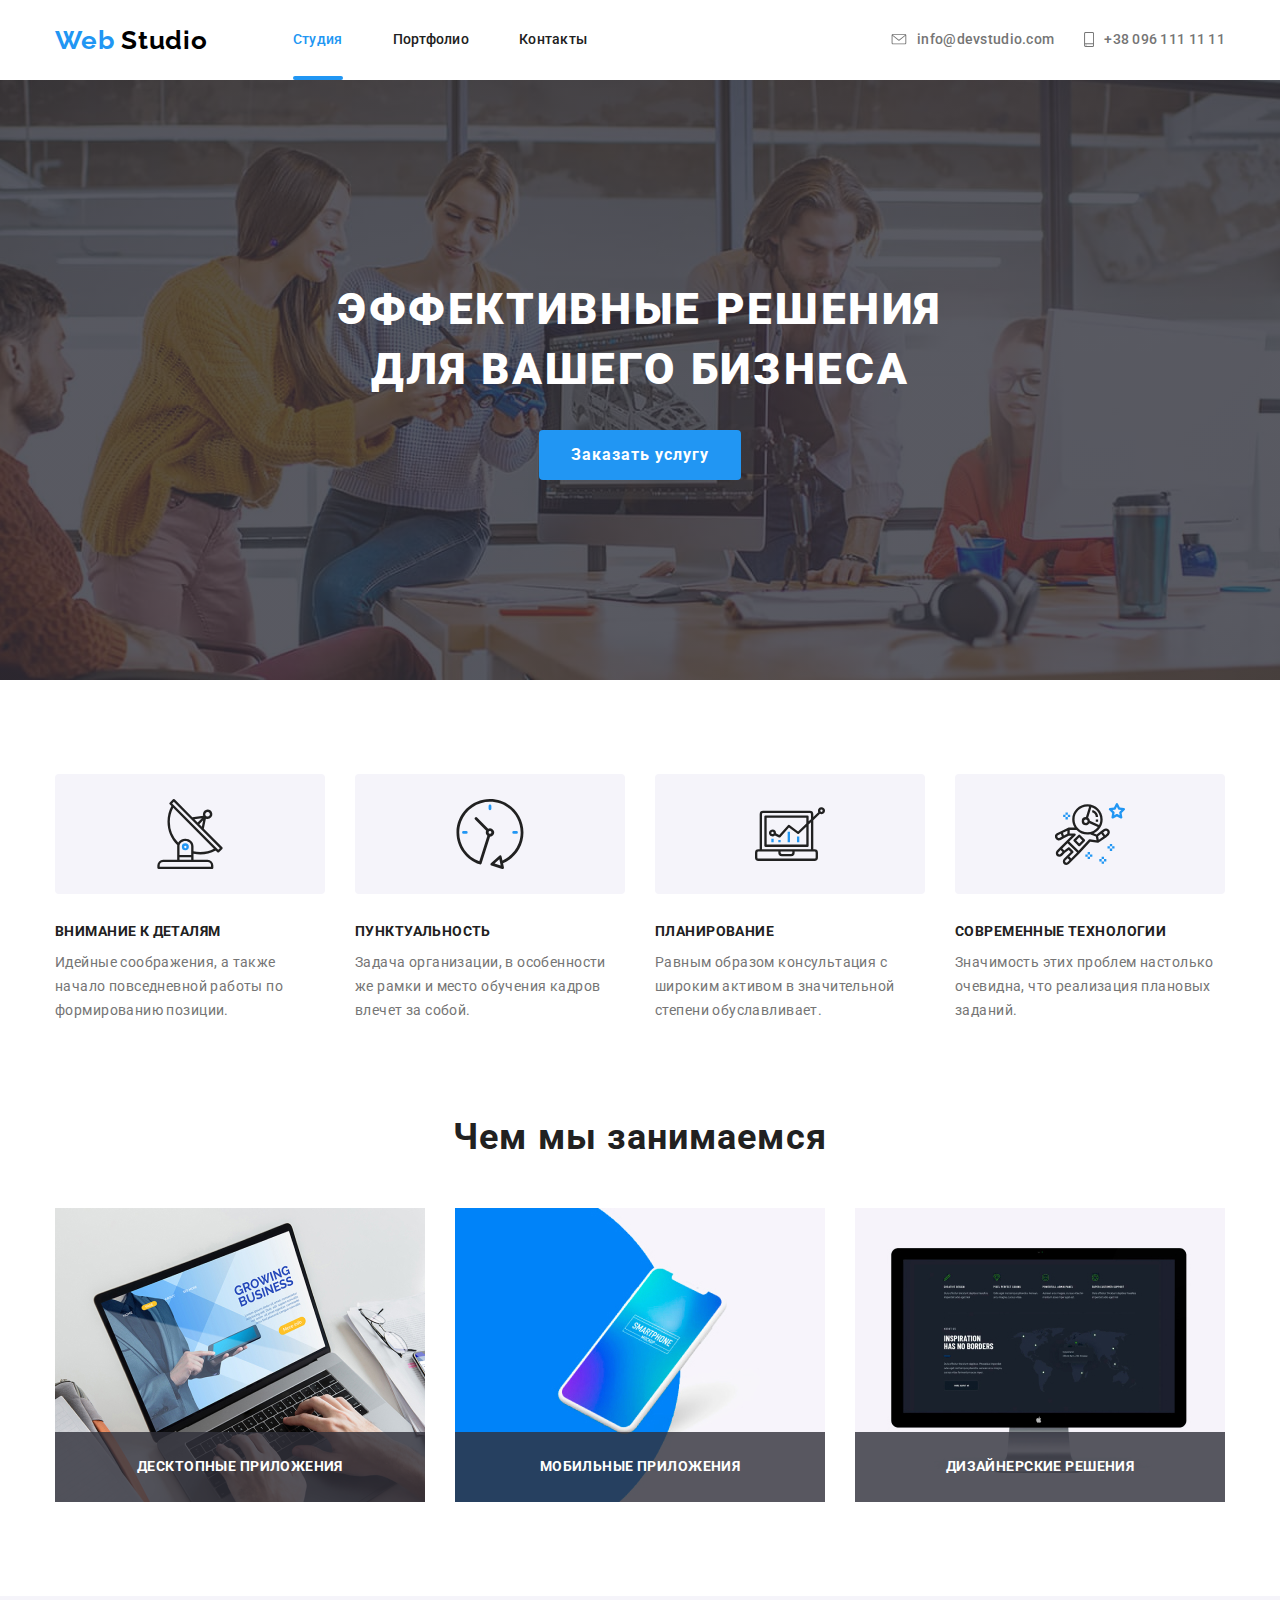
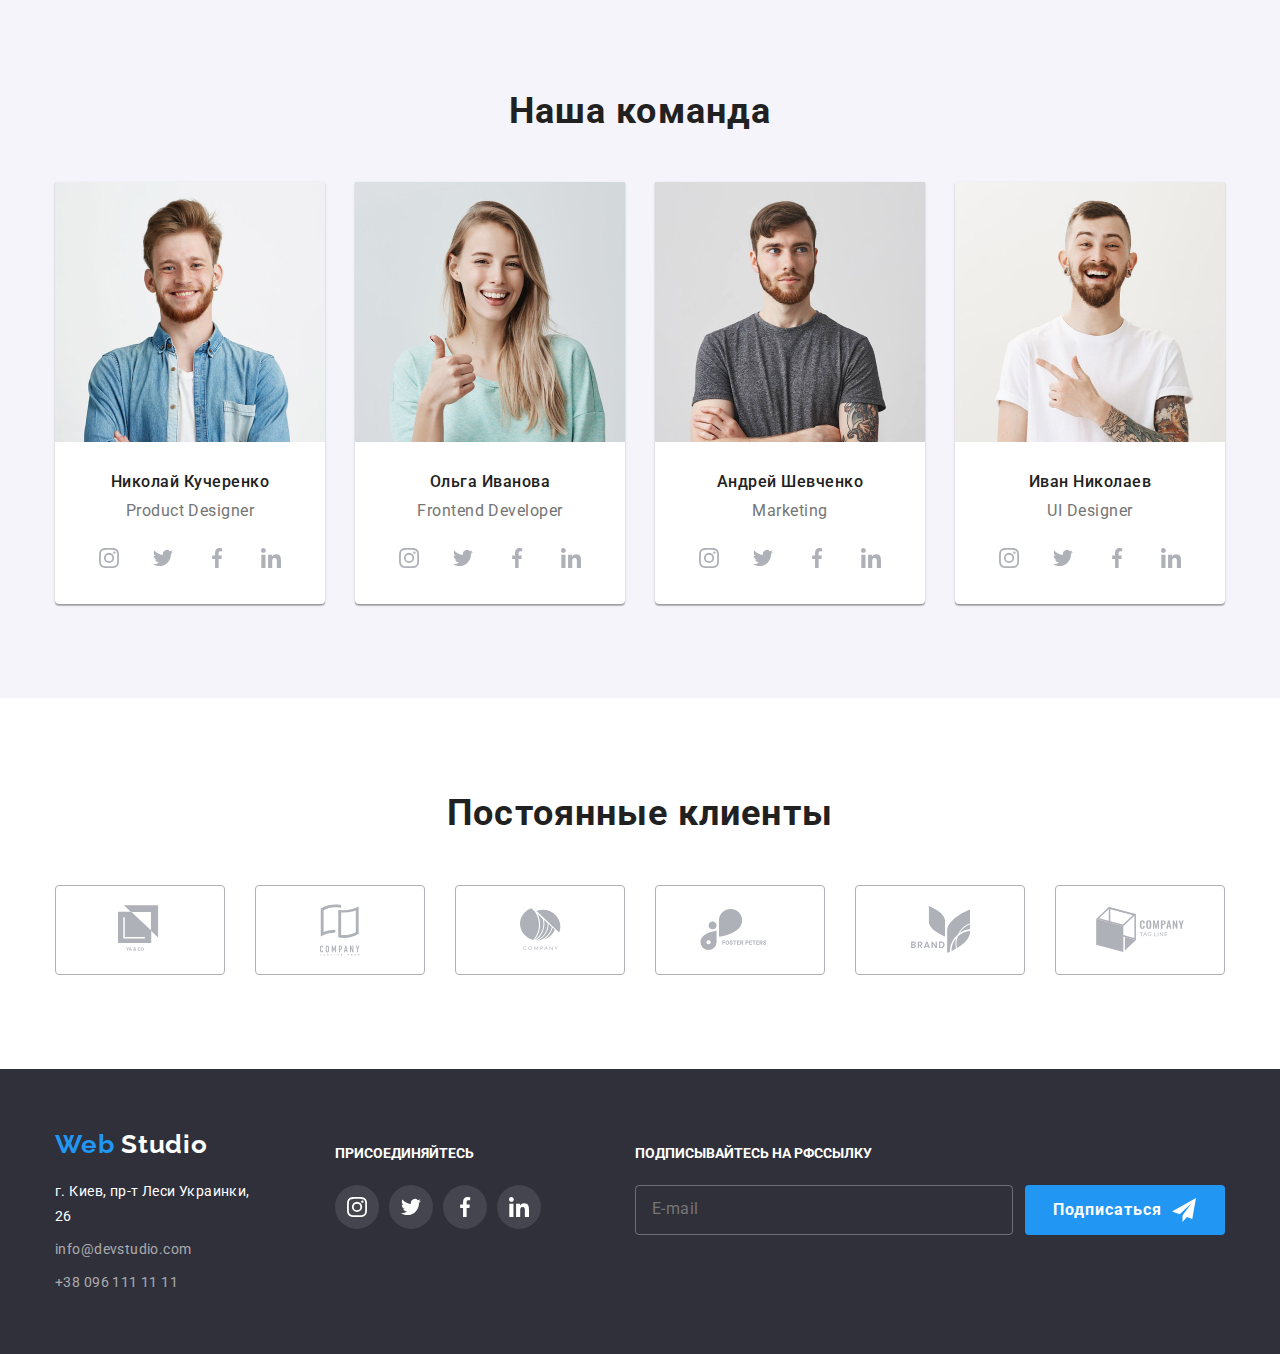
==== index.html @ b8ab1135 "Start" ====
<!DOCTYPE html>
<html lang="ru">

<head>
    <meta charset="UTF-8">
    <meta name="viewport" content="width=device-width, initial-scale=1.0">
    <title>Web Studio</title>
    <link href="https://fonts.googleapis.com/css2?family=Raleway:wght@700&family=Roboto:wght@400;500;700;900&display=swap" rel="stylesheet">
    <link rel="stylesheet" href="./css/normalize.css">
    <link rel="stylesheet" href="./css/styles.css">

</head>

<body>
    <!--ШАПКА САЙТА-->
    <header class="header">
        <div class="container">
            <nav class="navigation">
                <a class="logo link" href="./index.html" aria-label="Логотип" lang="en"><span class="logo-accent">Web </span>Studio</a>
                <ul class="navigation-list list">
                    <li class="navigation-list-item">
                        <a class="navigation-list-link link active-page" href="./index.html">Студия</a>
                    </li>
                    <li class="navigation-list-item">
                        <a class="navigation-list-link link" href="./portfolio.html">Портфолио</a>
                    </li>
                    <li class="navigation-list-item">
                        <a class="navigation-list-link link" href="">Контакты</a>
                    </li>
                </ul>
            </nav>
            <address class="header-address">
                <ul class="header-address-list list">
                    <li>
                        <a class="header-mail link" href="mailto:info@devstudio.com" lang="en">
                            <svg class="header-mail-icon">
                                <use href="./images/sprite.svg#icon-envelope"></use>
                            </svg>
                            info@devstudio.com
                        </a>
                    </li>
                    <li>
                        <a class="header-tel link" href="tel:+380961111111">
                            <svg class="header-tel-icon">
                                <use href="./images/sprite.svg#icon-smartphone"></use>
                            </svg>
                            +38 096 111 11 11
                        </a>
                    </li>
                </ul>
            </address>
        </div>
    </header>
    <main>
        <!--Cекция HERO-->
        <section class="hero">
            <div class="container">
                <h1 class="hero-titel">ЭФФЕКТИВНЫЕ РЕШЕНИЯ<br />ДЛЯ ВАШЕГО БИЗНЕСА</h1>
                <button data-modal-open type="button" class="button order">Заказать услугу</button>
            </div>
        </section>
        <!--Секция ОСОБЕННОСТИ-->
        <section class="features">
            <div class="container">
             <h2 hidden>Особенности</h2>
                <ul class="features-list list ">
                    <li class="features-list-item">
                        
                        <div class="features-list-item-box">
                            <svg class="features-list-item-img">
                                <use href="./images/sprite.svg#icon-antena"></use>
                            </svg>
                            <!-- <img class="features-list-item-img" src="./images/features/antena.svg" alt="Изображение спутниковой антены"> -->
                        </div>
                        
                        <h3 class="subtitel-dark">Внимание к деталям</h3>
                        <p class="description">Идейные соображения, а также начало повседневной работы по формированию позиции.
                        </p>
                    </li>
                    <li class="features-list-item">
                        <div class="features-list-item-box">
                            <svg class="features-list-item-img">
                                <use href="./images/sprite.svg#icon-clock"></use>
                            </svg>
                        </div>
                        <!-- <div class="features-list-item-box">
                            <img class="features-list-item-img" src="./images/features/clock.svg" alt="Изображение часов">
                        </div> -->
                        
                        <h3 class="subtitel-dark">Пунктуальность</h3>
                        <p class="description">Задача организации, в особенности же рамки и место обучения кадров влечет за
                            собой.</p>
                    </li>
                    <li class="features-list-item">
                        <div class="features-list-item-box">
                            <svg class="features-list-item-img">
                                <use href="./images/sprite.svg#icon-diagram"></use>
                            </svg>
                        </div>
                        <!-- <div class="features-list-item-box">
                            <img class="features-list-item-img"  src="./images/features/diagram.svg" alt="Изображение диаграммы">
                        </div> -->
                        
                        <h3 class="subtitel-dark">Планирование</h3>
                        <p class="description">Равным образом консультация с широким активом в значительной степени
                            обуславливает.</p>
                    </li>
                    <li class="features-list-item">
                        <div class="features-list-item-box">
                            <svg class="features-list-item-img">
                                <use href="./images/sprite.svg#icon-astronaut"></use>
                            </svg>
                        </div>
                        
                        <!-- <div class="features-list-item-box">
                            <img class="features-list-item-img" src="./images/features/astronaut.svg" alt="Изображение астронавта">
                        </div> -->
                        
                        <h3 class="subtitel-dark">Современные технологии</h3>
                        <p class="description">Значимость этих проблем настолько очевидна, что реализация плановых заданий.</p>
                    </li>
                </ul>
            </div>
        </section>
        <!--Секция ЧЕМ МЫ ЗАНИМАЕМСЯ-->
        <section class="we-do section">
            
            <div class="container">
                <h2 class="titel">Чем мы занимаемся</h2>
                <ul class="we-do-list list">
                    <li class="we-do-list-item">
                        <img class="we-do-list-item-img" src="./images/whatwedo/laptop.jpg" alt="Изображение лептопа" width="370" height="294">
                        <a class="we-do-list-link link" href="">
                            <h3 class="we-do-list-titel">Десктопные приложения</h3>
                        </a>
                    </li>
                    <li class="we-do-list-item">
                        <img class="we-do-list-item-img" src="./images/whatwedo/mobile.jpg" alt="Изображение мобильного телефона" width="370" height="294">
                        <a class="we-do-list-link link" href="">
                            <h3 class="we-do-list-titel">Мобильные приложения</h3>
                        </a>
                    </li>
                    <li class="we-do-list-item">
                        <img class="we-do-list-item-img" src="./images/whatwedo/monitor.jpg" alt="Изображение монитора" width="370" height="294">
                        <a class="we-do-list-link link" href="">
                            <h3 class="we-do-list-titel">Дизайнерские решения</h3>
                        </a>
                    </li>
                </ul>
            </div>
        </section>
        <!--Секция НАША КОМАНДА-->
        <section class="team section">
            
            <div class="container">
                <h2 class="titel">Наша команда</h2>
                <ul class="team-list list">
                    <li class="team-list-item">
                        <img class="team-list-item-img" src="./images/team/nicolayKucherenko.jpg" alt="Фото Николая Кучеренко" width="270" height="260">
                        <h3 class="team-list-item-name">Николай Кучеренко</h3>
                        <p class="team-list-item-position" lang="en">Product Designer</p>
                        <ul class="social-links list">
                            <li class="social-links-item">
                                <a class="social-links-item-link link" href="" aria-label="Ссылка Инстаграм">
                                    <svg class="social-link-item-logo">
                                        <use href="./images/sprite.svg#icon-logo-instagram"></use>
                                    </svg>
                                    <!-- <img src="./images/logo-instagram.svg" alt="Иконка Инстаграм"> -->
                                </a>
                            </li>
                            <li class="social-links-item">
                                <a class="social-links-item-link link" href="" aria-label="Ссылка Твиттер">
                                    <svg class="social-link-item-logo">
                                        <use href="./images/sprite.svg#icon-logo-twitter"></use>
                                    </svg>
                                    <!-- <img src="./images/logo-twitter.svg" alt="Иконка Твиттер"> -->
                                </a>
                            </li>
                            <li class="social-links-item">
                                <a class="social-links-item-link link" href="" aria-label="Ссылка Фейсбук">
                                    <svg class="social-link-item-logo">
                                        <use href="./images/sprite.svg#icon-logo-facebook"></use>
                                    </svg>
                                    <!-- <img src="./images/logo-facebook.svg" alt="Иконка Фейсбук"> -->
                                </a>
                            </li>
                            <li class="social-links-item">
                                <a class="social-links-item-link link" href="" aria-label="Ссылка Линкедын">
                                    <svg class="social-link-item-logo">
                                        <use href="./images/sprite.svg#icon-logo-linkedin"></use>
                                    </svg>
                                    <!-- <img src="./images/logo-linkedin.svg" alt="Иконка Линкедын"> -->
                                </a>
                            </li>
                        </ul>
                    </li>
                    <li class="team-list-item">
                        <img class="team-list-item-img" src="./images/team/olgaIvanova.jpg" alt="Фото Ольги Иванова" width="270">
                        <h3 class="team-list-item-name">Ольга Иванова</h3>
                        <p class="team-list-item-position" lang="en">Frontend Developer</p>
                        <ul class="social-links list">
                            <li class="social-links-item">
                                <a class="social-links-item-link link" href="" aria-label="Ссылка Инстаграм">
                                    <svg class="social-link-item-logo">
                                        <use href="./images/sprite.svg#icon-logo-instagram"></use>
                                    </svg>
                                    <!-- <img src="./images/logo-instagram.svg" alt="Иконка Инстаграм"> -->
                                </a>
                            </li>
                            <li class="social-links-item">
                                <a class="social-links-item-link link" href="" aria-label="Ссылка Твиттер">
                                    <svg class="social-link-item-logo">
                                        <use href="./images/sprite.svg#icon-logo-twitter"></use>
                                    </svg>
                                    <!-- <img src="./images/logo-twitter.svg" alt="Иконка Твиттер"> -->
                                </a>
                            </li>
                            <li class="social-links-item">
                                <a class="social-links-item-link link" href="" aria-label="Ссылка Фейсбук">
                                    <svg class="social-link-item-logo">
                                        <use href="./images/sprite.svg#icon-logo-facebook"></use>
                                    </svg>
                                    <!-- <img src="./images/logo-facebook.svg" alt="Иконка Фейсбук"> -->
                                </a>
                            </li>
                            <li class="social-links-item">
                                <a class="social-links-item-link link" href="" aria-label="Ссылка Линкедын">
                                    <svg class="social-link-item-logo">
                                        <use href="./images/sprite.svg#icon-logo-linkedin"></use>
                                    </svg>
                                    <!-- <img src="./images/logo-linkedin.svg" alt="Иконка Линкедын"> -->
                                </a>
                            </li>
                        </ul>
                    </li>
                    <li class="team-list-item">
                        <img class="team-list-item-img" src="./images/team/andreyShevchenko.jpg" alt="Фото Андрея Шевченко" width="270" height="260">
                        <h3 class="team-list-item-name">Андрей Шевченко</h3>
                        <p class="team-list-item-position" lang="en">Marketing</p>
                        <ul class="social-links list">
                            <li class="social-links-item">
                                <a class="social-links-item-link link" href="" aria-label="Ссылка Инстаграм">
                                    <svg class="social-link-item-logo">
                                        <use href="./images/sprite.svg#icon-logo-instagram"></use>
                                    </svg>
                                    <!-- <img src="./images/logo-instagram.svg" alt="Иконка Инстаграм"> -->
                                </a>
                            </li>
                            <li class="social-links-item">
                                <a class="social-links-item-link link" href="" aria-label="Ссылка Твиттер">
                                    <svg class="social-link-item-logo">
                                        <use href="./images/sprite.svg#icon-logo-twitter"></use>
                                    </svg>
                                    <!-- <img src="./images/logo-twitter.svg" alt="Иконка Твиттер"> -->
                                </a>
                            </li>
                            <li class="social-links-item">
                                <a class="social-links-item-link link" href="" aria-label="Ссылка Фейсбук">
                                    <svg class="social-link-item-logo">
                                        <use href="./images/sprite.svg#icon-logo-facebook"></use>
                                    </svg>
                                    <!-- <img src="./images/logo-facebook.svg" alt="Иконка Фейсбук"> -->
                                </a>
                            </li>
                            <li class="social-links-item">
                                <a class="social-links-item-link link" href="" aria-label="Ссылка Линкедын">
                                    <svg class="social-link-item-logo">
                                        <use href="./images/sprite.svg#icon-logo-linkedin"></use>
                                    </svg>
                                    <!-- <img src="./images/logo-linkedin.svg" alt="Иконка Линкедын"> -->
                                </a>
                            </li>
                        </ul>
                    </li>
                    <li class="team-list-item">
                        <img class="team-list-item-img" src="./images/team/ivanNikolaev.jpg" alt="Фото Ивана Николаева" width="270" height="260">
                        <h3 class="team-list-item-name">Иван Николаев</h3>
                        <p class="team-list-item-position" lang="en">UI Designer</p>
                        <ul class="social-links list">
                            <li class="social-links-item">
                                <a class="social-links-item-link link" href="" aria-label="Ссылка Инстаграм">
                                    <svg class="social-link-item-logo">
                                        <use href="./images/sprite.svg#icon-logo-instagram"></use>
                                    </svg>
                                    <!-- <img src="./images/logo-instagram.svg" alt="Иконка Инстаграм"> -->
                                </a>
                            </li>
                            <li class="social-links-item">
                                <a class="social-links-item-link link" href="" aria-label="Ссылка Твиттер">
                                    <svg class="social-link-item-logo">
                                        <use href="./images/sprite.svg#icon-logo-twitter"></use>
                                    </svg>
                                    <!-- <img src="./images/logo-twitter.svg" alt="Иконка Твиттер"> -->
                                </a>
                            </li>
                            <li class="social-links-item">
                                <a class="social-links-item-link link" href="" aria-label="Ссылка Фейсбук">
                                    <svg class="social-link-item-logo">
                                        <use href="./images/sprite.svg#icon-logo-facebook"></use>
                                    </svg>
                                    <!-- <img src="./images/logo-facebook.svg" alt="Иконка Фейсбук"> -->
                                </a>
                            </li>
                            <li class="social-links-item">
                                <a class="social-links-item-link link" href="" aria-label="Ссылка Линкедын">
                                    <svg class="social-link-item-logo">
                                        <use href="./images/sprite.svg#icon-logo-linkedin"></use>
                                    </svg>
                                    <!-- <img src="./images/logo-linkedin.svg" alt="Иконка Линкедын"> -->
                                </a>
                            </li>
                        </ul>
                    </li>
                </ul>
            </div>
        </section>
        <!--Секция ПОСТОЯННЫЕ КЛИЕНТЫ-->
        <section class="customers section">
            <h2 class="titel">Постоянные клиенты</h2>
            <div class="container">
                <ul class="customers-list list">
                    <li class="customers-list-item">
                        <a class="customers-list-link link" href="" aria-label="Ссылка на клиента №1">
                            <svg width="44.3" height="49.2" class="customers-link-item-logo">
                                <use href="./images/sprite.svg#icon-client-1"></use>
                            </svg>
                            <!-- <img src="./images/clients/client-1.svg" alt="Логотип клиента №1"> -->
                        </a>
                    </li>
                    <li class="customers-list-item">
                        <a class="customers-list-link link" href="" aria-label="Ссылка на клиента №2">
                            <svg width="40" height="52" class="customers-link-item-logo">
                                <use href="./images/sprite.svg#icon-client-2"></use>
                            </svg>
                            <!-- <img src="./images/clients/client-2.svg" alt="Логотип клиента №2"> -->
                        </a>
                    </li>
                    <li class="customers-list-item">
                        <a class="customers-list-link link" href="" aria-label="Ссылка на клиента №3">
                            <svg width="41" height="42.6" class="customers-link-item-logo">
                                <use href="./images/sprite.svg#icon-client-3"></use>
                            </svg>
                            <!-- <img src="./images/clients/client-3.svg" alt="Логотип клиента №3"> -->
                        </a>
                    </li>
                    <li class="customers-list-item">
                        <a class="customers-list-link link" href="" aria-label="Ссылка на клиента №4">
                            <svg width="79.7" height="42" class="customers-link-item-logo">
                                <use href="./images/sprite.svg#icon-client-4"></use>
                            </svg>
                            <!-- <img src="./images/clients/client-4-active.svg" alt="Логотип клиента №4"> -->
                        </a>
                    </li>
                    <li class="customers-list-item">
                        <a class="customers-list-link link" href="" aria-label="Ссылка на клиента №5">
                            <svg width="59" height="47" class="customers-link-item-logo">
                                <use href="./images/sprite.svg#icon-client-5"></use>
                            </svg>
                            <!-- <img src="./images/clients/client-5.svg" alt="Логотип клиента №5"> -->
                        </a>
                    </li>
                    <li class="customers-list-item">
                        <a class="customers-list-link link" href="" aria-label="Ссылка на клиента №6">
                            <svg width="88.5" height="45.5" class="customers-link-item-logo">
                                <use href="./images/sprite.svg#icon-client-6"></use>
                            </svg>
                            <!-- <img src="./images/clients/client-6.svg" alt="Логотип клиента №6"> -->
                        </a>
                    </li>
                </ul>
            </div>
            
        </section>
    </main>
    <!--ПОДВАЛ-->
    <footer class="footer">
        <div class="container">
            <div class="footer-colomn-first">
                <a class="logo link" href="./index.html" aria-label="Логотип" lang="en"><span class="logo-accent">Web </span>Studio</a>
                <address class="contacts">
                    <ul class="contacts-list list">
                        <li class="contacts-list-item">
                            <a class="contacts-list-link-address link" href="https://goo.gl/maps/ncMXrBjSjiiqY7jAA" target="_blank">г. Киев, пр-т Леси Украинки,
                                26</a>
                        </li>
                        <li class="contacts-list-item">
                            <a class="contacts-list-link link" href="mailto:info@devstudio.com" lang="en">info@devstudio.com</a>
                        </li>
                        <li class="contacts-list-item">
                            <a class="contacts-list-link link" href="tel:+380961111111">+38 096 111 11 11</a>
    
                        </li>
                    </ul>
                </address>
            </div>
            <div class="footer-colomn-second">
                <p class="footer-titel">ПРИСОЕДИНЯЙТЕСЬ</p>
                <ul class="social-links list">
                    <li class="social-links-item">
                        <a class="footer-social-links-item-link link" href="" aria-label="Ссылка Инстаграм">
                            <svg class="social-link-item-logo">
                                <use href="./images/sprite.svg#icon-logo-instagram"></use>
                            </svg>
                            <!-- <img src="./images/logo-instagram.svg" alt="Иконка Инстаграм"> -->
                        </a>
                    </li>
                    <li class="social-links-item">
                        <a class="footer-social-links-item-link link" href="" aria-label="Ссылка Твиттер">
                            <svg class="social-link-item-logo">
                                <use href="./images/sprite.svg#icon-logo-twitter"></use>
                            </svg>
                            <!-- <img src="./images/logo-twitter.svg" alt="Иконка Твиттер"> -->
                        </a>
                    </li>
                    <li class="social-links-item">
                        <a class="footer-social-links-item-link link" href="" aria-label="Ссылка Фейсбук">
                            <svg class="social-link-item-logo">
                                <use href="./images/sprite.svg#icon-logo-facebook"></use>
                            </svg>
                            <!-- <img src="./images/logo-facebook.svg" alt="Иконка Фейсбук"> -->
                        </a>
                    </li>
                    <li class="social-links-item">
                        <a class="footer-social-links-item-link link" href="" aria-label="Ссылка Линкедын">
                            <svg class="social-link-item-logo">
                                <use href="./images/sprite.svg#icon-logo-linkedin"></use>
                            </svg>
                            <!-- <img src="./images/logo-linkedin.svg" alt="Иконка Линкедын"> -->
                        </a>
                    </li>
                </ul>
            </div>
            <div class="footer-colomn-third">
                <p class="footer-titel">ПОДПИСЫВАЙТЕСЬ НА РФССЫЛКУ</p>
                <form class="footer-subcribe-to" action="#">
                    <input class="footer-subcribe-input" type="email" placeholder="E-mail">
                    <button type="submit" class="button subcribe">Подписаться</button>
                </form>
            </div>
        </div>
    </footer>

    <!--МОДАЛЬНОЕ ОКНО-->
    <div data-modal class="backdrop is-hidden">
        <form class="modal-form" action="#">
            <button class="modal-close-btn" data-modal-close type="button">
                <svg class="close-btn-icon" , width="11" , height="11">
                    <use href="./images/sprite.svg#icon-close-form"></use>
                </svg>
            </button>
            <h2 class="modal-form-title">Оставьте свои данные, мы вам перезвоним</h2>
            <label class="modal-form-input-wrapper">
                <input class="modal-form-input" type="text" name="user-name" placeholder=" " required>
                <span class="modal-form-label">Имя</span> 
                <svg class="form-name-logo">
                    <use href="./images/sprite.svg#icon-name-form"></use>
                </svg>  
            </label>
            <label class="modal-form-input-wrapper">
                <input class="modal-form-input" type="tel" name="user-tel" placeholder=" " required>
                <span class="modal-form-label">Телефон</span>
                <svg class="form-name-logo">
                    <use href="./images/sprite.svg#icon-tel-form"></use>
                </svg>   
            </label>
            <label class="modal-form-input-wrapper">
                <input class="modal-form-input" type="email" name="user-mail" placeholder=" " required>
                <span class="modal-form-label">Почта</span>
                <svg class="form-name-logo">
                    <use href="./images/sprite.svg#icon-mail-form"></use>
                </svg>   
            </label>
            <label class="modal-form-input-wrapper-textarea">
                <textarea class="modal-form-message" placeholder=" "></textarea>
                <span class="modal-form-label textarea">Коментарий</span>   
            </label>
            <label class="modal-form-option-lable">
                <input class="modal-form-checkbox" type="checkbox" name="policy" value="accept-polisy" required></input>
                <span class="checkbox-logo"></span>
                <!-- <svg class="form-checkbox-logo">
                    <use href="./images/sprite.svg#icon-check-form"></use>
                </svg> -->
                <span class="modal-form-option-span">Соглашаюсь с рассылкой и принимаю <a href="">Условия договора</a> </span>
            </label>
            <button class="button modal-button" type="submit">Отправить</button>
        </form>
    </div>
    <script src="./js/modal.js"></script>
</body>

</html>
---- css/styles.css ----
:root {
    --main-font: 'Roboto', sans-serif;
    --secondary-font: 'Raleway', sans-serif;
    --accent-color: #2196F3;
    --logo-black-color: #000000;
    --logo-light-color: #ffffff;
    --titel-dark-color: #212121;
    --titel-light-color: #ffffff;
    --accent-btn-collor: #2196F3;
    --text-btn-collor: #ffffff;
    --text-lite-color: #ffffff;
    --text-dark-color: #757575;
    --portfolio-btn-color: #F5F4FA;
}

.logo {
    font-family: var(--secondary-font);
    font-weight: 700;
    font-size: 26px;
    line-height: 1.19;
    letter-spacing: 0.03em;
    text-decoration: none;
    color: var(--logo-black-color);
}

.link {
    text-decoration: none;
    font-style: normal;

    display: block;
}

.list {
    list-style: none;

    padding-left: 0px;
    margin-top:0;
    margin-bottom:0;
}

body {
    font-family: var(--main-font);
    font-weight: 400;
    font-size: 14px;
    line-height: 1.72;
    color: var(--text-dark-color);
    background-color: #ffffff;
}

h1, h2, h3, p {
    margin: 0;
}

.container {
    width: 1170px;
    padding-left: 15px;
    padding-right: 15px;
    margin-left: auto;
    margin-right: auto;
}

img {
    display: block;
}

.section {
    padding-top: 94px;
    padding-bottom: 94px;
}

.titel {
    margin-bottom: 50px;
}


/* ШАПКА САЙТА */

.header .container {
    display: flex;
    justify-content: space-between;
}

.navigation {
    display: flex;
    align-items: center;
}

.header .logo {
    padding-top: 24px;
    padding-bottom: 24px;
    margin-right: 85px;
}

.logo-accent {
    color: var(--accent-color);
}

.navigation-list {
    display: flex;
}

.navigation-list-item:not(:last-child) {
    margin-right: 50px;
}

.navigation-list-link {
    font-weight: 500;
    font-size: 14px;
    line-height: 1.14;
    letter-spacing: 0.02em;
    color: var(--titel-dark-color);

    padding-top: 32px;
    padding-bottom: 32px;
}

.active-page{
    color: var(--accent-color);
    padding-bottom: 0px;
}

.active-page::after{
    content: "";
    display: block;
    width: auto;
    height: 4px;
    border-radius: 2px;
    background-color: var(--accent-color);
    margin-top: 28px;
}

.navigation-list-link:hover,
.navigation-list-link:focus,
.header-mail:hover,
.header-mail:focus,
.header-tel:hover,
.header-tel:focus {
    color: var(--accent-color);
}

.header-address {
    display: flex;
    align-items: center;
}

.header-address-list {
    display: flex;
    align-items: center;
}

.header-mail {
    margin-right: 30px;
}

.header-tel-icon{
    width: 10px;
    height: 15px;
    fill: currentColor;
    margin-right: 10px;
}
.header-mail-icon{
    width: 16px;
    height: 11px;
    fill: currentColor;
    margin-right: 10px;
}

.header-mail,
.header-tel {
    display: flex;
    align-items: center;

    font-weight: 500;
    font-size: 14px;
    line-height: 1.14;
    letter-spacing: 0.02em;
    color: var(--text-dark-color);

    padding-top: 32px;
    padding-bottom: 32px;
}


/* Cекция HERO */
.hero{
    max-width: 1600px;
    height: 600px;
    margin-left: auto;
    margin-right: auto;

    background-image:linear-gradient(
        to top,
        rgba(47, 48, 58, 0.8),
        rgba(47, 48, 58, 0.8)),
        url(../images/Header-img.jpg);
    background-repeat: no-repeat;
    background-position: center;
    background-color:black;
}

.hero .container {
    display: flex;
    flex-direction: column;
    align-items: center;
    padding-top: 200px;
    padding-bottom: 200px;
}

.hero-titel {
    font-weight: 900;
    font-size: 44px;
    line-height: 1.36;
    text-align: center;
    letter-spacing: 0.06em;
    text-transform: uppercase;
    color: var(--titel-light-color);

    margin-bottom: 30px;
}

.button {
    font-weight: 700;
    font-size: 16px;
    line-height: 1.88;
    letter-spacing: 0.06em;

    border-style: none;
    border-radius: 4px;
    background-color: var(--accent-btn-collor);
    color: var(--text-btn-collor);

    display: flex;
    align-items: center;
    text-align: center;
    padding: 10px 32px;

    cursor: pointer;
    
}


/* Секция ОСОБЕННОСТИ */
.features{
    padding-top: 94px;
}

.features .container{
    display: flex;
}
.features-list{
    display: flex
}

.features-list-item-box {
    display: flex;
    justify-content: center;
    align-items: center;
    margin-bottom: 30px;
    width: 270px;
    height: 120px;

    background: #F5F4FA;
    border-radius: 4px;
}
.features-list-item-img {
    width: 70px;
    height: 70px;
}

.features-list-item:not(:last-child){
    margin-right: 30px;
}

.subtitel-dark {
    font-weight: 700;
    font-size: 14px;
    line-height: 1.14;
    letter-spacing: 0.03em;
    text-transform: uppercase;
    color: var(--titel-dark-color);

    margin-bottom: 10px;
}

.description {
    letter-spacing: 0.03em;
}


/* Секция ЧЕМ МЫ ЗАНИМАЕМСЯ */
.we-do {
    background-color: AFB1B8;
}

.we-do-list{
    display: flex;
}

.we-do-list-item:not(:last-child){
    margin-right:30px;
}

.titel {
    font-weight: 700;
    font-size: 36px;
    line-height: 1.17;
    text-align: center;
    letter-spacing: 0.03em;
    color: var(--titel-dark-color);
}
.we-do-list-item{
    position: relative;
}



.we-do-list-link{
    position: absolute;
    bottom: 0;
    

    display: flex;
    justify-content: center;
    align-items: center;
    margin: 0;

    width: 370px;
    height: 70px;

    background-color:rgba(47, 48, 58, 0.8);
}

.we-do-list-titel {
    font-weight: 700;
    font-size: 14px;
    line-height: 1.14;
    text-align: center;
    letter-spacing: 0.03em;
    text-transform: uppercase;
    color: var(--titel-light-color);
    
}


/* Секция НАША КОМАНДА */
.team {
    background-color: #F5F4FA;
}

.team-list {
    display: flex;
}

.team-list-item:not(:last-child) {
    margin-right: 30px;
}

.team-list-item{
    width: 270px;
    padding-bottom: 24px;
    background: #ffffff;
    box-shadow: 0px 2px 1px rgba(0, 0, 0, 0.2), 0px 1px 1px rgba(0, 0, 0, 0.14),
      0px 1px 3px rgba(0, 0, 0, 0.12);
    border-radius: 0px 0px 4px 4px;
}

.team-list-item-img {
    margin-bottom: 30px;
}
.team-list-item-name {
    margin-bottom: 10px;
}

.team-list-item-position {
    margin-bottom: 16px;
}

.social-links {
    display: flex;
    justify-content: center;
    
}

.social-links-item:not(:last-child){
    margin-right: 10px;
}

.social-links-item-link{
    display: flex;
    justify-content: center;
    align-items: center;

    width: 44px;
    height: 44px;
    fill: #afb1b8;
}

.social-links-item-link:hover,
.social-links-item-link:focus{
    background-color: var(--accent-btn-collor);
    border-radius: 50%;
    fill: #fff;
}

.social-link-item-logo{
    position: center;
    width: 20px;
    height: 20px;
}

.team-list-item-name {
    font-weight: 500;
    font-size: 16px;
    line-height: 1.19;
    text-align: center;
    letter-spacing: 0.03em;
    color: var(--titel-dark-color);
}

.team-list-item-position {
    font-size: 16px;
    line-height: 1.19;
    text-align: center;
    letter-spacing: 0.03em;
}


/* Секция ПОСТОЯННЫЕ КЛИЕНТЫ */
.customers .container {
    display: flex;
}

.customers-list {
    display: flex;
}

.customers-list-item:not(:last-child) {
    margin-right: 30px;
}

.customers-list-link {
    display: flex;
    justify-content: center;
    align-items: center;

    width: 170px;
    height: 90px;
    border: 1px solid #AFB1B8;
    box-sizing: border-box;
    border-radius: 4px;
}

.customers-link-item-logo{
    fill: #AFB1B8;
    
}

.customers-list-link:hover .customers-link-item-logo,
.customers-list-link:focus .customers-link-item-logo{
    fill: var(--accent-btn-collor);
}
.customers-list-link:hover,
.customers-list-link:focus{
    border: 1px solid var(--accent-btn-collor);
}

/* ПОДВАЛ */
.footer {
    background-color: #2F303A;
    padding-top: 60px;
    padding-bottom: 60px;
}

.footer .logo {
    color: var(--titel-light-color);
    margin-bottom: 20px;
}

.footer .container {
    display: flex;
}

.footer-colomn-first {
    margin-right: 69px;
}

.contacts-list-item:not(:last-child) {
    margin-bottom: 9px;
}

.contacts-list-link-address {
    font-weight: 400;
    font-size: 14px;
    line-height: 1.72;
    letter-spacing: 0.03em;
    color: var(--titel-light-color);
    
}

.contacts-list-link {
    font-weight: 400;
    font-size: 14px;
    line-height: 1.72;
    letter-spacing: 0.03em;
    color: rgba(255, 255, 255, 0.6);
   
}

.footer-colomn-second {
    margin-right: 94px;
    padding-top: 12px;
}

.footer-social-links-item-link{
    display: flex;
    justify-content: center;
    align-items: center;

    width: 44px;
    height: 44px;
    background-color: rgba(255, 255, 255, 0.1);
    border-radius: 50%;
    fill: #fff;
}

.footer-social-links-item-link:hover,
.footer-social-links-item-link:focus{
    background-color: var(--accent-btn-collor);
    border-radius: 50%;
    fill: #fff;
}

.footer-subcribe-to{
    display: flex;
}

.footer-colomn-third{
    padding-top:12px;
}
.footer-titel {
    font-weight: 700;
    color: var(--titel-light-color);

    margin-bottom: 20px;
    
}

.footer-subcribe-input{
    font-family: Roboto;
    font-style: normal;
    font-weight: normal;
    font-size: 16px;
    letter-spacing: 0.03em;

    padding-left: 16px;
    padding-top: 15px;
    padding-bottom: 15px;

    width: 358px;
    height: 18px;
    border-radius: 4px;
    border: 0px;
    background-color: transparent;
    border: 1px solid rgba(255, 255, 255, 0.3);
    color: #fff;

    margin-right: 12px;
}

.button.subcribe{
    position: relative;
    overflow: hidden;

    width: 200px;
    height: 50px;
    padding-left: 28px;
    padding-right: 28px;
    
    /* background-image: url(../images/footer/icon-send.svg);
    background-repeat: no-repeat;
    background-position: right 28px bottom 13px; */
}

.button.subcribe::after{
    content: '';
    display: inline-block;
    width: 24px;
    height: 24px;
    
    margin-left: 10px;
    background-image: url(../images/footer/icon-send.svg);
    
    transition: transform 250ms cubic-bezier(0.4, 0, 0.2, 1);
}

.button.subcribe::before{
    position: absolute;
    right: 28px;
    top: 50%;

    content: '';
    display: inline-block;
    width: 24px;
    height: 24px;

    margin-left: 10px;
    background-image: url(../images/footer/icon-send.svg);

    transition: transform 250ms cubic-bezier(0.4, 0, 0.2, 1);
    transform: translateY(calc(-50% + 40px));

}

.button.subcribe:hover::after{
    transform: translateY(-40px);
}

.button.subcribe:hover::before{
    transform: translateY(-50%);
}
/* portfolio.html */


/* Секция ФИЛЬТР */

.filter{
    padding-top: 93px;
}

.filter-list{
    display: flex;
    justify-content: center;
    text-align: center;
}

.filter-list-item:not(:last-child){
    margin-right: 8px;
}

.filter-list-button {
    font-weight: 500;
    font-size: 16px;
    line-height: 1.63;
    text-align: center;
    letter-spacing: 0.03em;
    color: var (--titel-dark-color);
    background-color: var(--portfolio-btn-color);

    padding: 6px 22px;
    border: 0;
    border-radius: 4px;
}

.filter-list-button:hover,
.filter-list-button:focus {
    color: var(--text-btn-collor);
    background-color: var(--accent-color);
    box-shadow: 0px 2px 2px rgba(0, 0, 0, 0.12), 0px 1px 2px rgba(0, 0, 0, 0.08),
    0px 3px 1px rgba(0, 0, 0, 0.1);
    cursor: pointer;
}


/* Секция ПРИМЕРЫ РОБОТ */

.work{
    padding-top:50px;
    padding-bottom:94px;
}

.work-list{
    display: flex;
    flex-wrap: wrap;
}

.work-list-item{
    width: 370px;
    margin-right: 30px;
    margin-bottom: 30px;
}

.work-list-item-card{
    width: 370;
    border-left: 1px solid #eeeeee;
    border-right: 1px solid #eeeeee;
    border-bottom: 1px solid #eeeeee;

    display: block;

    padding-top: 20px;
    padding-bottom: 20px;
    padding-left: 24px;
    padding-right: 24px;
}
.work-list-link:hover{
    box-shadow: 0px 4px 6px rgba(0, 0, 0, 0.16), 0px 4px 4px rgba(0, 0, 0, 0.06),
    0px 1px 1px rgba(0, 0, 0, 0.12);
}
.work-list-link:hover .overlay,
.work-list-link:focus .overlay{
    /* opacity: 1; */
    top: 0;
}

.work-list-item:nth-child(3n){
    margin-right: 0;
}

.work-list-item:nth-last-child(-n+3){
    margin-bottom: 0;
} 

.work-list-titel {
    font-weight: 700;
    font-size: 18px;
    line-height: 2;
    letter-spacing: 0.06em;
    color: var(--titel-dark-color);

    margin-bottom: 4px;
}
.work-list-item-img-wrapper{
    position: relative;
    overflow: hidden;
}
.overlay{
    position: absolute;
    top: 100%;
    left: 0;
    width: 100%;
    height: 100%;
    /* opacity: 0; */

    display: flex;
    justify-content: center;
    align-items: center;
    background-color: rgba(33, 150, 243, 0.9);
    transition: top 250ms cubic-bezier(0.4, 0, 0.2, 1);
}

.work-list-description {
    padding: 24px;

    font-weight: 400;
    font-size: 18px;
    line-height: 1.56;
    letter-spacing: 0.03em;
    color: var(--text-lite-color);
}

.work-list-kind {
    font-weight: 400;
    font-size: 16px;
    line-height: 1.88;
    letter-spacing: 0.03em;
    color: var(--text-dark-color);
}

/* МОДАЛЬНОЕ ОКНО */
.backdrop{
    position: fixed;
    left: 0px;
    top: 0px;
    width: 100%;
    height: 100%;
    background-color: rgba(0, 0, 0, 0.2)
}
.is-hidden{
    opacity: 0;
    visibility: hidden;
    pointer-events: none;
}
.modal-form{
    position: absolute;
    top: 50%;
    left: 50%;
    transform: translate(-50%, -50%);
    box-sizing:border-box;

    width: 528px;
    padding: 40px;

    background-color: #fff;
    box-shadow: 0px 1px 3px rgba(0, 0, 0, 0.12), 0px 1px 1px rgba(0, 0, 0, 0.14),
    0px 2px 1px rgba(0, 0, 0, 0.2);
    border-radius: 4px;
}
.modal-close-btn{
    position: absolute;
    top: 8px;
    right: 8px;  

    width: 32px;
    height: 32px;
    border-radius: 50%;
    border: 1px solid rgba(0, 0, 0, 0.1);;
    background-color: transparent;
    cursor: pointer;

    transition: color 250ms cubic-bezier(0.4, 0, 0.2, 1);
}
.modal-close-btn:hover{
    fill: var(--accent-color);
}
.close-btn-icon {
    position: absolute;
    top: 50%;
    left: 50%;
    transform: translate(-50%, -50%);
  }
.modal-close-btn:hover{
    color: var(--accent-color);
}
.modal-form-title{
    margin-bottom: 30px;
    font-weight: 700;
    font-size: 20px;
    line-height: 1.15;
    text-align: center;
    letter-spacing: 0.03em;

    color: var(--titel-dark-color);
}

.modal-form-input-wrapper{
    display: block;
    position: relative;
    margin-bottom: 28px;
}
.modal-form-input-wrapper-textarea{
    display: block;
    position: relative;
    margin-bottom: 0px;
    
}
.modal-form-label{
    position: absolute;
    top: 50%;
    left: 42px;
    transform: translateY(-50%);

    font-size: 14px;
    line-height: 16px;
    letter-spacing: 0.01em;

    transition: transform 250ms cubic-bezier(0.4, 0, 0.2, 1);
}
.modal-form-label.textarea{
    transform: translateY(0);
    top: 12px;
    left: 16px;
}

.modal-form-input,
.modal-form-message{
    display: flex;
    align-items: center;
    padding-left: 42px;
    box-sizing:border-box;
    
    width: 100%;
    height: 40px;

    border: 1px solid rgba(33, 33, 33, 0.2);
    border-radius: 4px;
}
.modal-form-message{
    height: 120px;
    padding-top: 12px;
    padding-left: 16px;

    resize: none;
}
.form-name-logo{
    position: absolute;
    top: 50%;
    left: 19px;
    transform: translateY(-50%);
    transition: transform 250ms cubic-bezier(0.4, 0, 0.2, 1);

    width: 15px;
    height: 15px;
}
.modal-form-input-wrapper:focus-within > .form-name-logo,
.modal-form-input-wrapper:focus-within > .modal-form-input,
.modal-form-input-wrapper-textarea:focus-within > .modal-form-message{
    fill:var(--accent-color);
    outline: none;
    border-color: var(--accent-color);
}
.modal-form-input-wrapper:focus-within > .modal-form-label,
.modal-form-input-wrapper-textarea:focus-within > .modal-form-label,
.modal-form-input:not(:placeholder-shown) + .modal-form-label,
.modal-form-message:not(:placeholder-shown) + .modal-form-label{
    top: -4px;
    left: 16px;
    transform:translateY(-100%);
    font-size: 12px;
    color: var(--accent-color);
    outline: none;
}
/* .modal-form-input:not(:placeholder-shown) ~ .form-name-logo{
    fill:var(--accent-color);
} */
.modal-form-option-lable{
    position: relative;
    display: flex;
    align-items: center;
    margin-top: 20px;
    margin-bottom:30px;
    padding-left: 12px;
}
.modal-form-option-span{
    padding-left: 24px;
}
.modal-form-option-span a{
    color: var(--accent-color);
}
.button.modal-button{
 
    display: flex;
    margin-left: auto;
    margin-right: auto;
    

    width: 200px;
    height: 50px;
    padding-left: 55px;
    padding-right: 55px;
    box-shadow: 0px 4px 4px rgba(0, 0, 0, 0.15);
}
.modal-form-checkbox{
    position: absolute;
    -webkit-appearance: none;
    -moz-appearance: none;
    appearance: none;
}
.checkbox-logo{
    position: absolute;
    display: block;
    width: 12px;
    height: 11px;
    
    border: 2px solid var(--logo-black-color);
    border-radius: 2px;
}
.modal-form-checkbox:checked + .checkbox-logo{
    border-color: var(--accent-btn-collor);
    background-color: var(--accent-btn-collor);
    background-image: url(../images/check.svg);
    background-size: contain;
    background-origin: border-box;
}
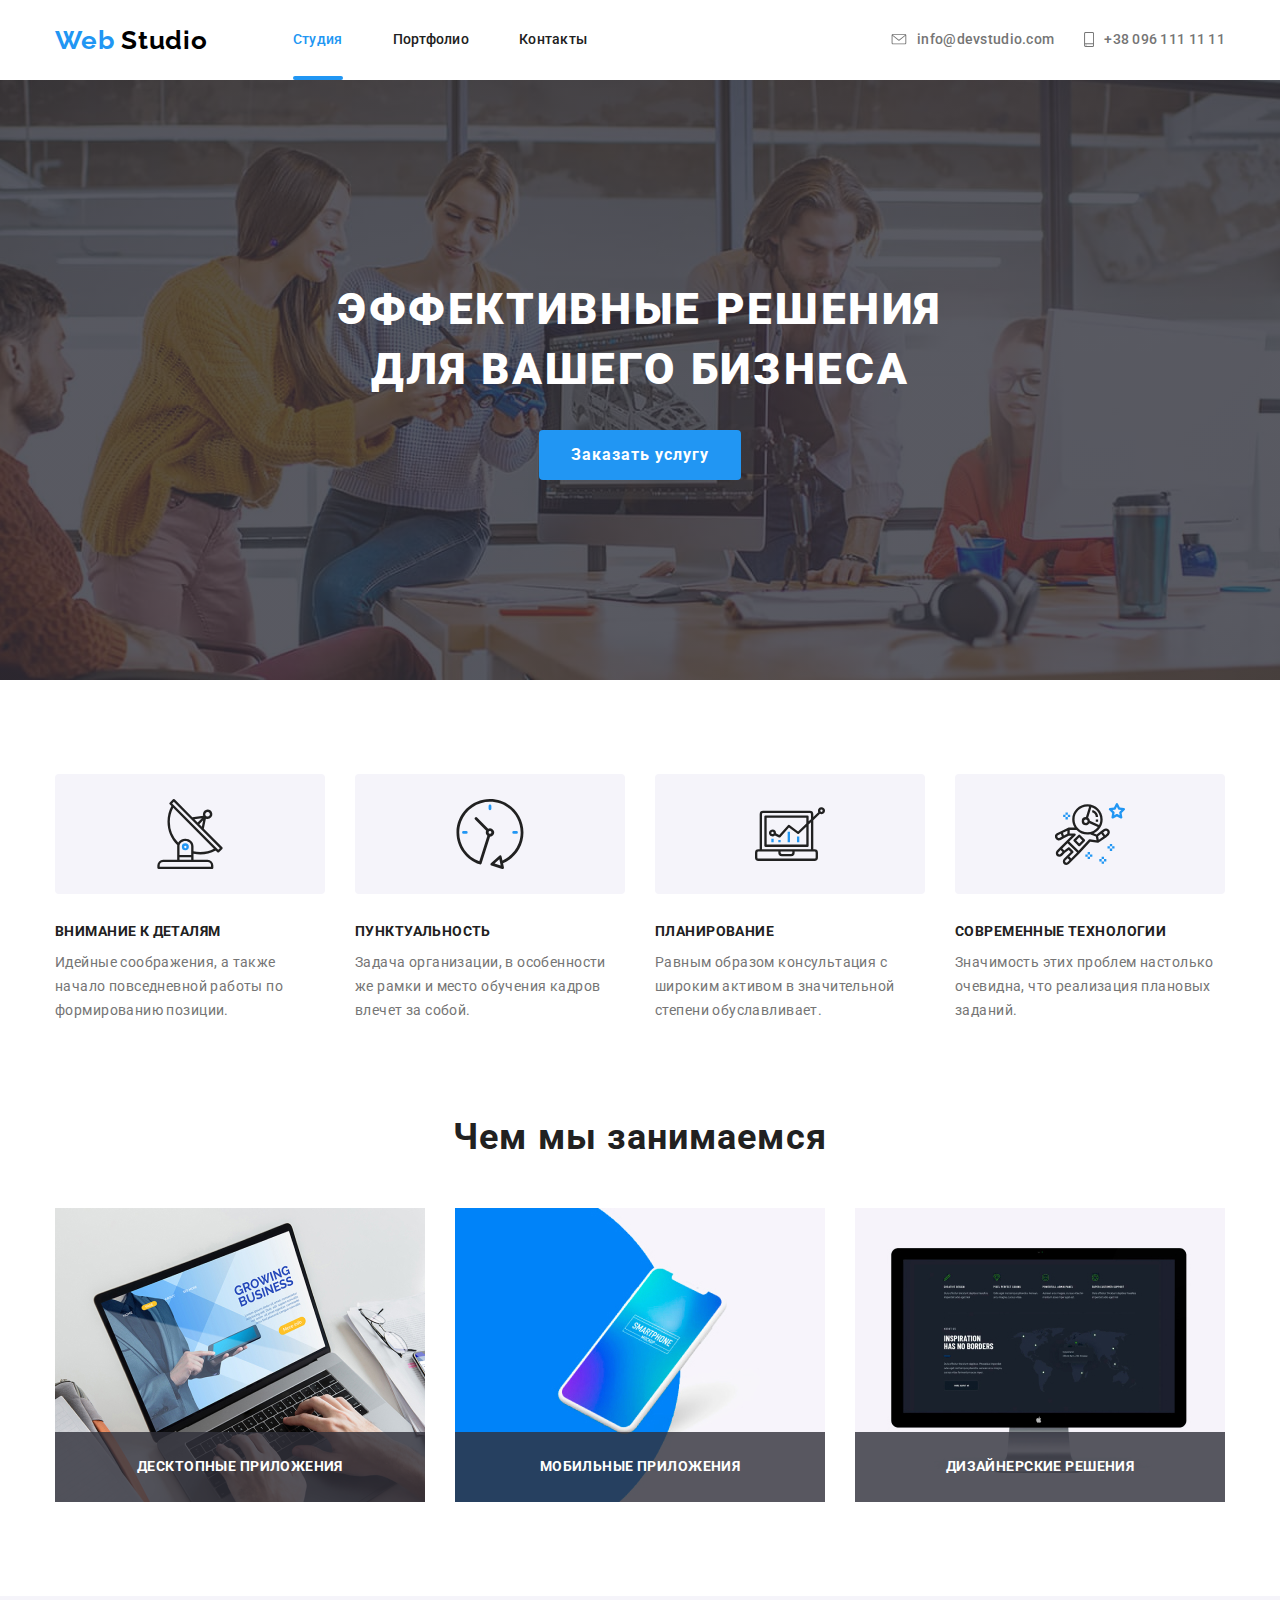
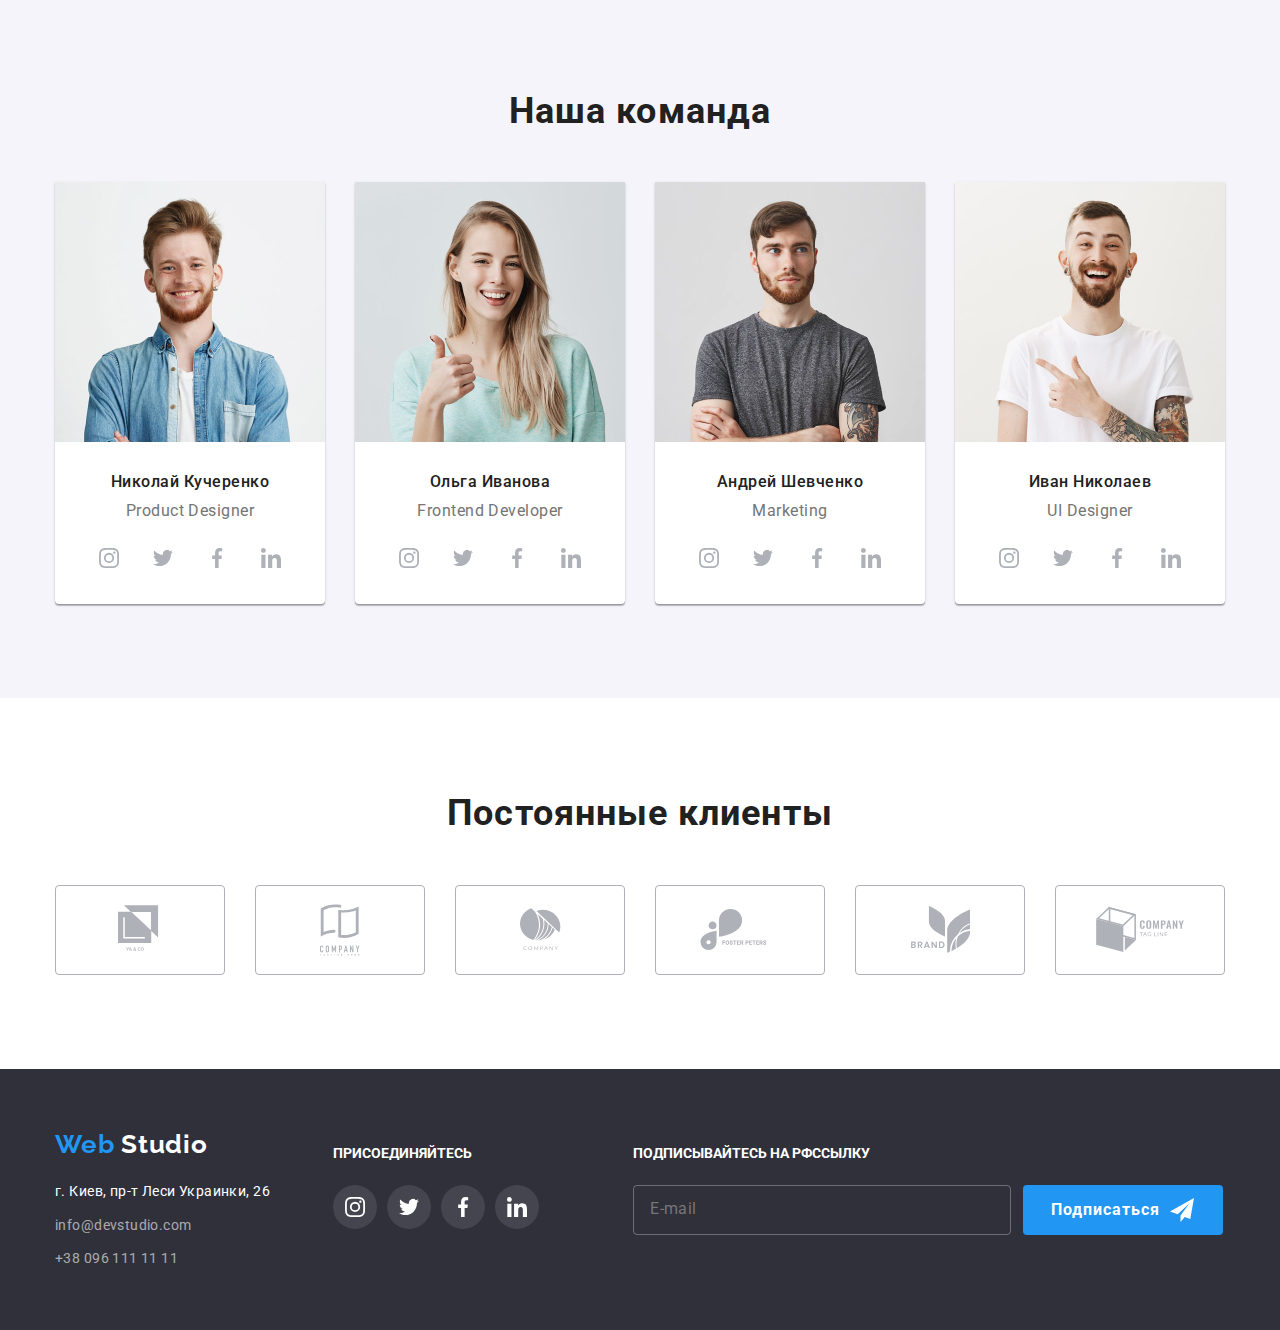
==== commit e715fce8: "did the concatenation" ====
--- a/index.html
+++ b/index.html
@@ -7,7 +7,7 @@
     <title>Web Studio</title>
     <link href="https://fonts.googleapis.com/css2?family=Raleway:wght@700&family=Roboto:wght@400;500;700;900&display=swap" rel="stylesheet">
     <link rel="stylesheet" href="./css/normalize.css">
-    <link rel="stylesheet" href="./css/styles.css">
+    <link rel="stylesheet" href="./css/main.min.css">
 
 </head>
 
@@ -380,8 +380,7 @@
                 <address class="contacts">
                     <ul class="contacts-list list">
                         <li class="contacts-list-item">
-                            <a class="contacts-list-link-address link" href="https://goo.gl/maps/ncMXrBjSjiiqY7jAA" target="_blank">г. Киев, пр-т Леси Украинки,
-                                26</a>
+                            <a class="contacts-list-link-address link" href="https://goo.gl/maps/ncMXrBjSjiiqY7jAA" target="_blank">г. Киев, пр-т Леси Украинки, 26</a>
                         </li>
                         <li class="contacts-list-item">
                             <a class="contacts-list-link link" href="mailto:info@devstudio.com" lang="en">info@devstudio.com</a>
--- a/css/main.min.css
+++ b/css/main.min.css
@@ -0,0 +1,2 @@
+.link{text-decoration:none;font-style:normal;display:block}.list{list-style:none;padding-left:0px;margin-top:0;margin-bottom:0}h1,h2,h3,p{margin:0}img{display:block}.titel{margin-bottom:50px}.button{font-weight:700;font-size:16px;line-height:1.88;letter-spacing:0.06em;border-style:none;border-radius:4px;background-color:#2196F3;color:#fff;display:-webkit-box;display:-ms-flexbox;display:flex;-webkit-box-align:center;-ms-flex-align:center;align-items:center;text-align:center;padding:10px 32px;cursor:pointer}.button.subcribe{position:relative;overflow:hidden;width:200px;height:50px;padding-left:28px;padding-right:28px}.button.subcribe::after{content:'';display:inline-block;width:24px;height:24px;margin-left:10px;background-image:url(../images/footer/icon-send.svg);-webkit-transition:-webkit-transform 250ms cubic-bezier(0.4, 0, 0.2, 1);transition:-webkit-transform 250ms cubic-bezier(0.4, 0, 0.2, 1);transition:transform 250ms cubic-bezier(0.4, 0, 0.2, 1);transition:transform 250ms cubic-bezier(0.4, 0, 0.2, 1), -webkit-transform 250ms cubic-bezier(0.4, 0, 0.2, 1)}.button.subcribe::before{position:absolute;right:28px;top:50%;content:'';display:inline-block;width:24px;height:24px;margin-left:10px;background-image:url(../images/footer/icon-send.svg);-webkit-transition:-webkit-transform 250ms cubic-bezier(0.4, 0, 0.2, 1);transition:-webkit-transform 250ms cubic-bezier(0.4, 0, 0.2, 1);transition:transform 250ms cubic-bezier(0.4, 0, 0.2, 1);transition:transform 250ms cubic-bezier(0.4, 0, 0.2, 1), -webkit-transform 250ms cubic-bezier(0.4, 0, 0.2, 1);-webkit-transform:translateY(calc(-50% + 40px));transform:translateY(calc(-50% + 40px))}.button.subcribe:hover::after{-webkit-transform:translateY(-40px);transform:translateY(-40px)}.button.subcribe:hover::before{-webkit-transform:translateY(-50%);transform:translateY(-50%)}.button.modal-button{display:-webkit-box;display:-ms-flexbox;display:flex;margin-left:auto;margin-right:auto;width:200px;height:50px;padding-left:55px;padding-right:55px;-webkit-box-shadow:0px 4px 4px rgba(0,0,0,0.15);box-shadow:0px 4px 4px rgba(0,0,0,0.15)}.logo{font-family:"Raleway",sans-serif;font-weight:700;font-size:26px;line-height:1.19;letter-spacing:0.03em;text-decoration:none;color:#000}body{font-family:"Roboto",sans-serif;font-weight:400;font-size:14px;line-height:1.72;color:#757575;background-color:#ffffff}.container{width:1170px;padding-left:15px;padding-right:15px;margin-left:auto;margin-right:auto}.section{padding-top:94px;padding-bottom:94px}.backdrop{position:fixed;left:0px;top:0px;width:100%;height:100%;background-color:rgba(0,0,0,0.2)}.is-hidden{opacity:0;visibility:hidden;pointer-events:none}.modal-form{position:absolute;top:50%;left:50%;-webkit-transform:translate(-50%, -50%);transform:translate(-50%, -50%);-webkit-box-sizing:border-box;box-sizing:border-box;width:528px;padding:40px;background-color:#fff;-webkit-box-shadow:0px 1px 3px rgba(0,0,0,0.12),0px 1px 1px rgba(0,0,0,0.14),0px 2px 1px rgba(0,0,0,0.2);box-shadow:0px 1px 3px rgba(0,0,0,0.12),0px 1px 1px rgba(0,0,0,0.14),0px 2px 1px rgba(0,0,0,0.2);border-radius:4px}.modal-close-btn{position:absolute;top:8px;right:8px;width:32px;height:32px;border-radius:50%;border:1px solid rgba(0,0,0,0.1);background-color:transparent;cursor:pointer;-webkit-transition:color 250ms cubic-bezier(0.4, 0, 0.2, 1);transition:color 250ms cubic-bezier(0.4, 0, 0.2, 1)}.modal-close-btn:hover{fill:#2196F3;color:#2196F3}.modal-form-title{margin-bottom:30px;font-weight:700;font-size:20px;line-height:1.15;text-align:center;letter-spacing:0.03em;color:#212121}.modal-form-input-wrapper{display:block;position:relative;margin-bottom:28px}.modal-form-input-wrapper-textarea{display:block;position:relative;margin-bottom:0px}.modal-form-label{position:absolute;top:50%;left:42px;-webkit-transform:translateY(-50%);transform:translateY(-50%);font-size:14px;line-height:16px;letter-spacing:0.01em;-webkit-transition:-webkit-transform 250ms cubic-bezier(0.4, 0, 0.2, 1);transition:-webkit-transform 250ms cubic-bezier(0.4, 0, 0.2, 1);transition:transform 250ms cubic-bezier(0.4, 0, 0.2, 1);transition:transform 250ms cubic-bezier(0.4, 0, 0.2, 1), -webkit-transform 250ms cubic-bezier(0.4, 0, 0.2, 1)}.modal-form-label.textarea{-webkit-transform:translateY(0);transform:translateY(0);top:12px;left:16px}.modal-form-input,.modal-form-message{display:-webkit-box;display:-ms-flexbox;display:flex;-webkit-box-align:center;-ms-flex-align:center;align-items:center;padding-left:42px;-webkit-box-sizing:border-box;box-sizing:border-box;width:100%;height:40px;border:1px solid rgba(33,33,33,0.2);border-radius:4px}.modal-form-message{height:120px;padding-top:12px;padding-left:16px;resize:none}.close-btn-icon{position:absolute;top:50%;left:50%;-webkit-transform:translate(-50%, -50%);transform:translate(-50%, -50%)}.form-name-logo{position:absolute;top:50%;left:19px;-webkit-transform:translateY(-50%);transform:translateY(-50%);-webkit-transition:-webkit-transform 250ms cubic-bezier(0.4, 0, 0.2, 1);transition:-webkit-transform 250ms cubic-bezier(0.4, 0, 0.2, 1);transition:transform 250ms cubic-bezier(0.4, 0, 0.2, 1);transition:transform 250ms cubic-bezier(0.4, 0, 0.2, 1), -webkit-transform 250ms cubic-bezier(0.4, 0, 0.2, 1);width:15px;height:15px}.modal-form-input-wrapper:focus-within>.form-name-logo,.modal-form-input-wrapper:focus-within>.modal-form-input,.modal-form-input-wrapper-textarea:focus-within>.modal-form-message{fill:#2196F3;outline:none;border-color:#2196F3}.modal-form-input-wrapper:focus-within>.modal-form-label,.modal-form-input-wrapper-textarea:focus-within>.modal-form-label,.modal-form-input:not(:placeholder-shown)+.modal-form-label,.modal-form-message:not(:placeholder-shown)+.modal-form-label{top:-4px;left:16px;-webkit-transform:translateY(-100%);transform:translateY(-100%);font-size:12px;color:#2196F3;outline:none}.modal-form-option-lable{position:relative;display:-webkit-box;display:-ms-flexbox;display:flex;-webkit-box-align:center;-ms-flex-align:center;align-items:center;margin-top:20px;margin-bottom:30px;padding-left:12px}.modal-form-option-span{padding-left:24px}.modal-form-option-span a{color:#2196F3}.modal-form-checkbox{position:absolute;-webkit-appearance:none;-moz-appearance:none;appearance:none}.modal-form-checkbox:checked+.checkbox-logo{border-color:#2196F3;background-color:#2196F3;background-image:url(../images/check.svg);background-size:contain;background-origin:border-box}.checkbox-logo{position:absolute;display:block;width:12px;height:11px;border:2px solid #000;border-radius:2px}.header .container{display:-webkit-box;display:-ms-flexbox;display:flex;-webkit-box-pack:justify;-ms-flex-pack:justify;justify-content:space-between}.header .logo{padding-top:24px;padding-bottom:24px;margin-right:85px}.header-address{display:-webkit-box;display:-ms-flexbox;display:flex;-webkit-box-align:center;-ms-flex-align:center;align-items:center}.header-address-list{display:-webkit-box;display:-ms-flexbox;display:flex;-webkit-box-align:center;-ms-flex-align:center;align-items:center}.header-mail{margin-right:30px}.header-tel-icon{width:10px;height:15px;fill:currentColor;margin-right:10px}.header-mail-icon{width:16px;height:11px;fill:currentColor;margin-right:10px}.header-mail,.header-tel{display:-webkit-box;display:-ms-flexbox;display:flex;-webkit-box-align:center;-ms-flex-align:center;align-items:center;font-weight:500;font-size:14px;line-height:1.14;letter-spacing:0.02em;color:#757575;padding-top:32px;padding-bottom:32px}.header-mail:hover,.header-mail:focus,.header-tel:hover,.header-tel:focus{color:#2196F3}.navigation{display:-webkit-box;display:-ms-flexbox;display:flex;-webkit-box-align:center;-ms-flex-align:center;align-items:center}.navigation-list{display:-webkit-box;display:-ms-flexbox;display:flex}.navigation-list-item:not(:last-child){margin-right:50px}.navigation-list-link{font-weight:500;font-size:14px;line-height:1.14;letter-spacing:0.02em;color:#212121;padding-top:32px;padding-bottom:32px}.navigation-list-link:hover,.navigation-list-link:focus{color:#2196F3}.logo-accent{color:#2196F3}.active-page{color:#2196F3;padding-bottom:0px}.active-page::after{content:"";display:block;width:auto;height:4px;border-radius:2px;background-color:#2196F3;margin-top:28px}.hero{max-width:1600px;height:600px;margin-left:auto;margin-right:auto;background-image:-webkit-gradient(linear, left bottom, left top, from(rgba(47,48,58,0.8)), to(rgba(47,48,58,0.8))),url(../images/Header-img.jpg);background-image:linear-gradient(to top, rgba(47,48,58,0.8), rgba(47,48,58,0.8)),url(../images/Header-img.jpg);background-repeat:no-repeat;background-position:center;background-color:black}.hero .container{display:-webkit-box;display:-ms-flexbox;display:flex;-webkit-box-orient:vertical;-webkit-box-direction:normal;-ms-flex-direction:column;flex-direction:column;-webkit-box-align:center;-ms-flex-align:center;align-items:center;padding-top:200px;padding-bottom:200px}.hero-titel{font-weight:900;font-size:44px;line-height:1.36;text-align:center;letter-spacing:0.06em;text-transform:uppercase;color:#fff;margin-bottom:30px}.features{padding-top:94px}.features.container{display:-webkit-box;display:-ms-flexbox;display:flex}.features-list{display:-webkit-box;display:-ms-flexbox;display:flex}.features-list-item-box{display:-webkit-box;display:-ms-flexbox;display:flex;-webkit-box-pack:center;-ms-flex-pack:center;justify-content:center;-webkit-box-align:center;-ms-flex-align:center;align-items:center;margin-bottom:30px;width:270px;height:120px;background:#F5F4FA;border-radius:4px}.features-list-item-img{width:70px;height:70px}.features-list-item:not(:last-child){margin-right:30px}.subtitel-dark{font-weight:700;font-size:14px;line-height:1.14;letter-spacing:0.03em;text-transform:uppercase;color:#212121;margin-bottom:10px}.description{letter-spacing:0.03em}.we-do{background-color:AFB1B8}.we-do-list{display:-webkit-box;display:-ms-flexbox;display:flex}.we-do-list-item{position:relative}.we-do-list-item:not(:last-child){margin-right:30px}.we-do-list-link{position:absolute;bottom:0;display:-webkit-box;display:-ms-flexbox;display:flex;-webkit-box-pack:center;-ms-flex-pack:center;justify-content:center;-webkit-box-align:center;-ms-flex-align:center;align-items:center;margin:0;width:370px;height:70px;background-color:rgba(47,48,58,0.8)}.we-do-list-titel{font-weight:700;font-size:14px;line-height:1.14;text-align:center;letter-spacing:0.03em;text-transform:uppercase;color:#fff}.titel{font-weight:700;font-size:36px;line-height:1.17;text-align:center;letter-spacing:0.03em;color:#212121}.team{background-color:#F5F4FA}.team-list{display:-webkit-box;display:-ms-flexbox;display:flex}.team-list-item:not(:last-child){margin-right:30px}.team-list-item{width:270px;padding-bottom:24px;background:#ffffff;-webkit-box-shadow:0px 2px 1px rgba(0,0,0,0.2),0px 1px 1px rgba(0,0,0,0.14),0px 1px 3px rgba(0,0,0,0.12);box-shadow:0px 2px 1px rgba(0,0,0,0.2),0px 1px 1px rgba(0,0,0,0.14),0px 1px 3px rgba(0,0,0,0.12);border-radius:0px 0px 4px 4px}.team-list-item-img{margin-bottom:30px}.team-list-item-name{margin-bottom:10px}.team-list-item-position{margin-bottom:16px}.team-list-item-name{font-weight:500;font-size:16px;line-height:1.19;text-align:center;letter-spacing:0.03em;color:#212121}.team-list-item-position{font-size:16px;line-height:1.19;text-align:center;letter-spacing:0.03em}.social-links{display:-webkit-box;display:-ms-flexbox;display:flex;-webkit-box-pack:center;-ms-flex-pack:center;justify-content:center}.social-links-item:not(:last-child){margin-right:10px}.social-links-item-link{display:-webkit-box;display:-ms-flexbox;display:flex;-webkit-box-pack:center;-ms-flex-pack:center;justify-content:center;-webkit-box-align:center;-ms-flex-align:center;align-items:center;width:44px;height:44px;fill:#afb1b8}.social-links-item-link:hover,.social-links-item-link:focus{background-color:#2196F3;border-radius:50%;fill:#fff}.social-link-item-logo{position:center;width:20px;height:20px}.customers .container{display:-webkit-box;display:-ms-flexbox;display:flex}.customers-list{display:-webkit-box;display:-ms-flexbox;display:flex}.customers-list-item:not(:last-child){margin-right:30px}.customers-list-link{display:-webkit-box;display:-ms-flexbox;display:flex;-webkit-box-pack:center;-ms-flex-pack:center;justify-content:center;-webkit-box-align:center;-ms-flex-align:center;align-items:center;width:170px;height:90px;border:1px solid #AFB1B8;-webkit-box-sizing:border-box;box-sizing:border-box;border-radius:4px}.customers-link-item-logo{fill:#AFB1B8}.customers-list-link:hover .customers-link-item-logo,.customers-list-link:focus .customers-link-item-logo{fill:#2196F3}.customers-list-link:hover,.customers-list-link:focus{border:1px solid #2196F3}.footer{background-color:#2F303A;padding-top:60px;padding-bottom:60px}.footer .logo{color:#fff;margin-bottom:20px}.footer .container{display:-webkit-box;display:-ms-flexbox;display:flex}.footer-colomn-first{margin-right:63px}.footer-colomn-second{margin-right:94px;padding-top:12px}.footer-social-links-item-link{display:-webkit-box;display:-ms-flexbox;display:flex;-webkit-box-pack:center;-ms-flex-pack:center;justify-content:center;-webkit-box-align:center;-ms-flex-align:center;align-items:center;width:44px;height:44px;background-color:rgba(255,255,255,0.1);border-radius:50%;fill:#fff}.footer-social-links-item-link:hover,.footer-social-links-item-link:focus{background-color:#2196F3;border-radius:50%;fill:#fff}.footer-subcribe-to{display:-webkit-box;display:-ms-flexbox;display:flex}.footer-colomn-third{padding-top:12px}.footer-titel{font-weight:700;color:#fff;margin-bottom:20px}.footer-subcribe-input{font-family:Roboto;font-style:normal;font-weight:normal;font-size:16px;letter-spacing:0.03em;padding-left:16px;padding-top:15px;padding-bottom:15px;width:358px;height:18px;border-radius:4px;border:0px;background-color:transparent;border:1px solid rgba(255,255,255,0.3);color:#fff;margin-right:12px}.contacts-list-item:not(:last-child){margin-bottom:9px}.contacts-list-link-address{font-weight:400;font-size:14px;line-height:1.72;letter-spacing:0.03em;color:#fff}.contacts-list-link{font-weight:400;font-size:14px;line-height:1.72;letter-spacing:0.03em;color:rgba(255,255,255,0.6)}.filter{padding-top:93px}.filter-list{display:-webkit-box;display:-ms-flexbox;display:flex;-webkit-box-pack:center;-ms-flex-pack:center;justify-content:center;text-align:center}.filter-list-item:not(:last-child){margin-right:8px}.filter-list-button{font-weight:500;font-size:16px;line-height:1.63;text-align:center;letter-spacing:0.03em;color:var --titel-dark-color;background-color:#F5F4FA;padding:6px 22px;border:0;border-radius:4px}.filter-list-button:hover,.filter-list-button:focus{color:#fff;background-color:#2196F3;-webkit-box-shadow:0px 2px 2px rgba(0,0,0,0.12),0px 1px 2px rgba(0,0,0,0.08),0px 3px 1px rgba(0,0,0,0.1);box-shadow:0px 2px 2px rgba(0,0,0,0.12),0px 1px 2px rgba(0,0,0,0.08),0px 3px 1px rgba(0,0,0,0.1);cursor:pointer}.work{padding-top:50px;padding-bottom:94px}.work-list{display:-webkit-box;display:-ms-flexbox;display:flex;-ms-flex-wrap:wrap;flex-wrap:wrap}.work-list-item{width:370px;margin-right:30px;margin-bottom:30px}.work-list-item:nth-child(3n){margin-right:0}.work-list-item:nth-last-child(-n+3){margin-bottom:0}.work-list-item-card{width:370;border-left:1px solid #eeeeee;border-right:1px solid #eeeeee;border-bottom:1px solid #eeeeee;display:block;padding-top:20px;padding-bottom:20px;padding-left:24px;padding-right:24px}.work-list-link:hover{-webkit-box-shadow:0px 4px 6px rgba(0,0,0,0.16),0px 4px 4px rgba(0,0,0,0.06),0px 1px 1px rgba(0,0,0,0.12);box-shadow:0px 4px 6px rgba(0,0,0,0.16),0px 4px 4px rgba(0,0,0,0.06),0px 1px 1px rgba(0,0,0,0.12)}.work-list-link:hover .overlay,.work-list-link:focus .overlay{top:0}.work-list-titel{font-weight:700;font-size:18px;line-height:2;letter-spacing:0.06em;color:#212121;margin-bottom:4px}.work-list-item-img-wrapper{position:relative;overflow:hidden}.work-list-description{padding:24px;font-weight:400;font-size:18px;line-height:1.56;letter-spacing:0.03em;color:#fff}.work-list-kind{font-weight:400;font-size:16px;line-height:1.88;letter-spacing:0.03em;color:#757575}.overlay{position:absolute;top:100%;left:0;width:100%;height:100%;display:-webkit-box;display:-ms-flexbox;display:flex;-webkit-box-pack:center;-ms-flex-pack:center;justify-content:center;-webkit-box-align:center;-ms-flex-align:center;align-items:center;background-color:rgba(33,150,243,0.9);-webkit-transition:top 250ms cubic-bezier(0.4, 0, 0.2, 1);transition:top 250ms cubic-bezier(0.4, 0, 0.2, 1)}
+/*# sourceMappingURL=main.min.css.map */